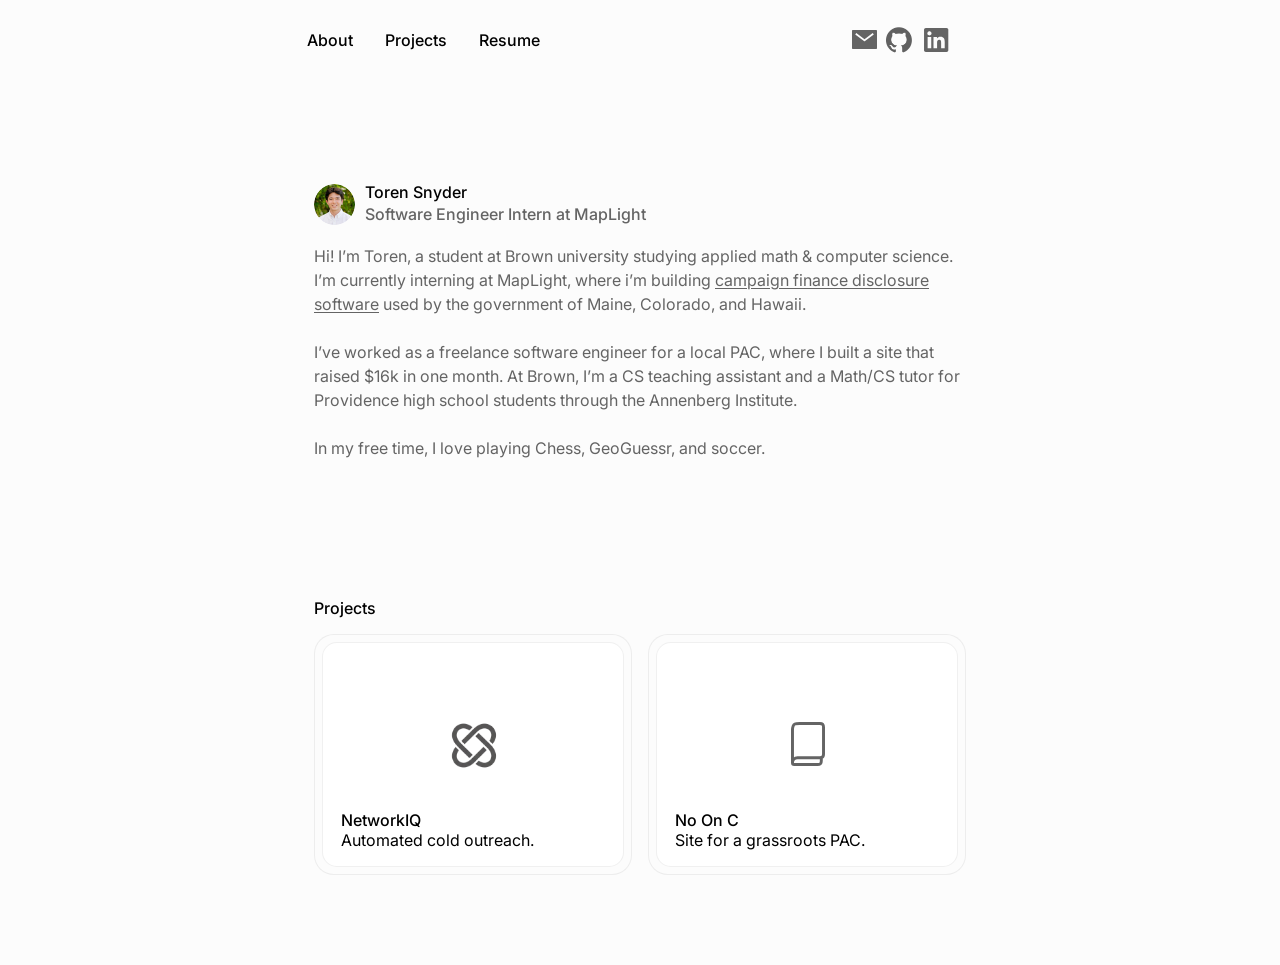
==== index.html @ 374108a8 "Initial commit" ====
<!doctype html>
<html lang="en">
  <head>
    <meta charset="UTF-8" />
    <meta name="viewport" content="width=device-width, initial-scale=1.0" />
    <meta name="description" content="Toren Snyder — software engineer." />
    <title>Toren Snyder</title>
    <link rel="icon" type="image/svg+xml" href="assets/networkiq-favicon.svg" />
    <link rel="preconnect" href="https://fonts.googleapis.com" />
    <link rel="preconnect" href="https://fonts.gstatic.com" crossorigin />
    <link href="https://fonts.googleapis.com/css2?family=Inter:wght@400;500&display=swap" rel="stylesheet" />
    <link rel="stylesheet" href="styles.css" />
  </head>
  <body>
    <main class="page">
      <nav class="nav" aria-label="Primary navigation">
        <div class="nav-links">
          <a href="#about">About</a>
          <a href="projects/">Projects</a>
          <a href="mailto:toren_snyder@brown.edu?subject=Resume%20request">Resume</a>
        </div>
        <div class="social-links" aria-label="Contact links">
          <a class="email-link" href="mailto:toren_snyder@brown.edu" aria-label="Email Toren">
            <img src="assets/mail.svg" alt="" />
          </a>
          <a class="github-link" href="https://github.com/toren180" target="_blank" rel="noreferrer" aria-label="Toren on GitHub">
            <img src="assets/github-mask.png" alt="" />
          </a>
          <a class="linkedin-link" href="https://www.linkedin.com/in/torensnyder/" target="_blank" rel="noreferrer" aria-label="Toren on LinkedIn">
            <img src="assets/linkedin.svg" alt="" />
          </a>
        </div>
      </nav>

      <section class="hero" id="about" aria-labelledby="name">
        <div class="identity">
          <img class="profile" src="assets/profile.png" alt="Toren Snyder" />
          <p id="name"><span>Toren Snyder</span><span class="muted">Software Engineer Intern at MapLight</span></p>
        </div>
        <div class="intro">
          <p>Hi! I’m Toren, a student at Brown university studying applied math &amp; computer science. I’m currently interning at MapLight, where i’m building <a href="https://www.mainecampaignfinancedisclosure.com/public" target="_blank" rel="noreferrer">campaign finance disclosure software</a> used by the government of Maine, Colorado, and Hawaii.</p>
          <p>I’ve worked as a freelance software engineer for a local PAC, where I built a site that raised $16k in one month. At Brown, I’m a CS teaching assistant and a Math/CS tutor for Providence high school students through the Annenberg Institute.</p>
          <p>In my free time, I love playing Chess, GeoGuessr, and soccer.</p>
        </div>
      </section>

      <section class="home-projects" aria-labelledby="projects-title">
        <h2 id="projects-title">Projects</h2>
        <div class="home-project-grid">
          <a class="home-project-card" href="projects.html" aria-label="View NetworkIQ projects">
            <span class="home-project-inner"></span>
            <span class="home-card-art home-networkiq-art">
              <span class="home-networkiq-flip"><span class="home-networkiq-viewport"><img src="assets/networkiq.png" alt="" /></span></span>
            </span>
            <span class="home-project-copy"><strong>NetworkIQ</strong><span>Automated cold outreach.</span></span>
          </a>
          <a class="home-project-card" href="projects.html" aria-label="View No On C projects">
            <span class="home-project-inner"></span>
            <span class="home-card-art home-book-art"><img class="home-book" src="assets/book.svg" alt="" /></span>
            <span class="home-project-copy"><strong>No On C</strong><span>Site for a grassroots PAC.</span></span>
          </a>
        </div>
      </section>
    </main>
  </body>
</html>
---- styles.css ----
:root {
  color: #000;
  background: #fcfcfc;
  font-family: Inter, Arial, sans-serif;
  font-weight: 400;
}

* { box-sizing: border-box; }
html { scroll-behavior: smooth; }
body { margin: 0; background: #fcfcfc; }
a { color: inherit; }

.page {
  width: min(682px, calc(100% - 48px));
  margin: 0 auto;
  padding: 24px 0 80px;
}

.nav { display: flex; width: 666px; max-width: 100%; margin: 0 auto; align-items: center; justify-content: space-between; }
.nav-links { display: flex; width: 248px; gap: 32px; font-size: 16px; font-weight: 500; }
.nav a { text-decoration: none; }
.nav a:hover, .intro a:hover { opacity: .63; }
.social-links { display: flex; align-items: center; justify-content: center; width: 144px; height: 31px; gap: 4.481px; }
.social-links a { position: relative; display: grid; flex: 0 0 32px; width: 32px; height: 32px; place-items: center; }
.social-links .email-link { flex-basis: 28.331px; width: 28.331px; height: 28.331px; }
.email-link img { display: block; width: 24.79px; height: 19.89px; }
.github-link img { display: block; width: 26px; height: 26px; opacity: .61; object-fit: contain; }
.linkedin-link img { display: block; width: 32px; height: 32px; }

.hero { width: 652px; max-width: 100%; margin: 129px auto 0; }
.identity { display: flex; align-items: flex-start; height: 44px; }
.profile { width: 41px; height: 41px; border-radius: 50%; object-fit: cover; flex: 0 0 auto; }
.identity p { display: flex; flex-direction: column; justify-content: center; gap: 2px; height: 38px; margin: 0; padding-left: 10px; font-size: 16px; font-weight: 500; line-height: 20px; }
.muted, .intro, .project-copy span { color: #646464; }
.intro { margin-top: 16px; max-width: 647px; font-size: 16px; line-height: 24px; }
.intro p { margin: 0 0 24px; }
.intro p:last-child { margin-bottom: 0; }
.intro a { text-underline-offset: 2px; }

.projects { width: 100%; margin-top: 87px; }
.sr-only { position: absolute; width: 1px; height: 1px; overflow: hidden; clip: rect(0, 0, 0, 0); white-space: nowrap; }
.featured-project + .featured-project { margin-top: 87px; }
.featured-card { display: flex; height: 466px; padding: 12px 11px 8px 12px; flex-direction: column; border: 1px solid rgba(1, 1, 1, .06); border-radius: 20px; background: #fff; box-shadow: 0 4px 2px rgba(0, 0, 0, .25); text-decoration: none; transition: transform 160ms ease, box-shadow 160ms ease; }
.featured-card:hover { transform: translateY(-2px); box-shadow: 0 7px 13px rgba(0, 0, 0, .16); }
.featured-header { display: flex; width: 100%; height: 16px; align-items: flex-start; justify-content: space-between; color: #646464; font-size: 12px; line-height: 16px; }
.featured-header strong { font-weight: 500; }
.featured-header img { width: 9.429px; height: 9.02px; margin: 3px 4px 0 0; transform: rotate(-45deg); }
.featured-image { display: block; width: 658px; max-width: 100%; height: 413.014px; margin-top: 15px; border-radius: 14px; object-fit: cover; object-position: bottom; }
.featured-description { width: 662px; max-width: 100%; min-height: 50px; margin: 31px 0 0; color: #646464; font-size: 16px; line-height: 24px; }
.featured-description a { text-underline-offset: 2px; }
.additional-projects { display: flex; margin-top: 87px; flex-direction: column; gap: 20px; }
.additional-projects h3 { margin: 0; color: #000; font-size: 16px; font-weight: 500; line-height: 24px; }
.additional-project { display: flex; align-items: center; gap: 8px; color: #646464; text-decoration: none; }
.additional-project:hover { opacity: .63; }
.additional-project > img { width: 44px; height: 44px; object-fit: contain; opacity: .61; }
.additional-project > span { display: flex; min-height: 49px; flex-direction: column; justify-content: center; font-size: 16px; line-height: 20px; }
.additional-project strong { font-weight: 500; }
.additional-projects h2 { margin: 0; color: #000; font-size: 16px; font-weight: 500; line-height: 24px; }

.home-projects { width: 652px; max-width: 100%; margin: 129px auto 0; padding: 10px 0; }
.home-projects h2 { margin: 0 0 16px; font-size: 16px; font-weight: 500; line-height: 19px; }
.home-project-grid { display: grid; grid-template-columns: repeat(2, minmax(0, 1fr)); gap: 16px; }
.home-project-card { display: block; position: relative; height: 241px; border: 1px solid rgba(1, 1, 1, .06); border-radius: 20px; background: #fcfcfc; text-decoration: none; transition: transform 160ms ease, box-shadow 160ms ease; }
.home-project-card:hover { transform: translateY(-2px); box-shadow: 0 9px 21px rgba(0, 0, 0, .05); }
.home-project-inner { position: absolute; top: 7px; right: 7px; bottom: 7px; left: 7px; border: 1px solid rgba(1, 1, 1, .06); border-radius: 15px; background: #fff; }
.home-card-art { position: absolute; display: flex; width: 54px; height: 54px; align-items: center; justify-content: center; }
.home-book-art { top: 82px; left: 132px; }
.home-book { width: 34.5px; height: 43.5px; }
.home-networkiq-art { top: 85px; left: 132px; height: 53px; }
.home-networkiq-flip { display: block; width: 54px; height: 53px; transform: rotate(180deg) scaleY(-1); }
.home-networkiq-viewport { position: relative; display: block; width: 54px; height: 53px; overflow: hidden; }
.home-networkiq-viewport img { position: absolute; top: -129.87%; left: -171.2%; width: 304.28%; height: 351.85%; max-width: none; }
.home-project-copy { position: absolute; top: 175px; left: 26px; display: flex; width: 265px; flex-direction: column; font-size: 16px; line-height: 20px; }
.home-project-copy strong { font-weight: 500; }

@media (max-width: 520px) {
  .page { width: min(100% - 32px, 682px); padding-top: 18px; }
  .nav { align-items: flex-start; gap: 20px; }
  .nav-links { gap: 16px; flex-wrap: wrap; }
  .hero, .projects { margin-top: 72px; }
  .featured-project + .featured-project, .additional-projects { margin-top: 64px; }
  .featured-card { height: auto; min-height: 300px; padding: 10px; }
  .featured-image { height: auto; min-height: 0; margin-top: 12px; aspect-ratio: 658 / 413; }
  .featured-description { margin-top: 20px; }
  .home-projects { margin-top: 72px; }
  .home-project-grid { grid-template-columns: 1fr; }
}
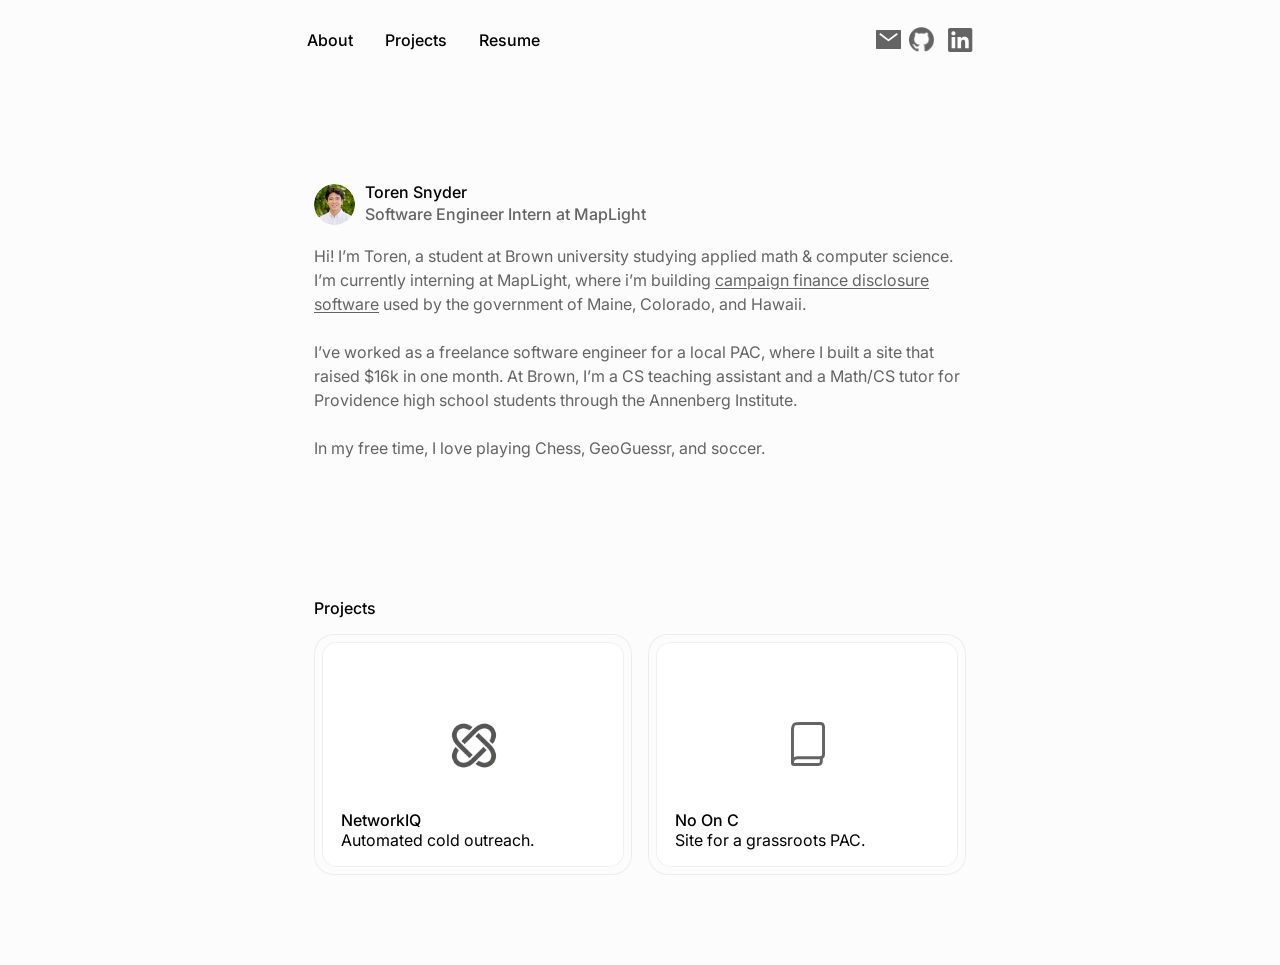
==== commit ce9a47ac: "Fix blurry github logo in nav, adjust nav logo spacing, and project card text spacing." ====
--- a/index.html
+++ b/index.html
@@ -17,15 +17,13 @@
         <div class="nav-links">
           <a href="#about">About</a>
           <a href="projects/">Projects</a>
-          <a href="mailto:toren_snyder@brown.edu?subject=Resume%20request">Resume</a>
+          <a href="assets/Toren-Snyder-Resume.pdf">Resume</a>
         </div>
         <div class="social-links" aria-label="Contact links">
           <a class="email-link" href="mailto:toren_snyder@brown.edu" aria-label="Email Toren">
             <img src="assets/mail.svg" alt="" />
           </a>
-          <a class="github-link" href="https://github.com/toren180" target="_blank" rel="noreferrer" aria-label="Toren on GitHub">
-            <img src="assets/github-mask.png" alt="" />
-          </a>
+          <a class="github-link" href="https://github.com/toren180" target="_blank" rel="noreferrer" aria-label="Toren on GitHub"><span class="github-mark" aria-hidden="true"></span></a>
           <a class="linkedin-link" href="https://www.linkedin.com/in/torensnyder/" target="_blank" rel="noreferrer" aria-label="Toren on LinkedIn">
             <img src="assets/linkedin.svg" alt="" />
           </a>
@@ -47,14 +45,14 @@
       <section class="home-projects" aria-labelledby="projects-title">
         <h2 id="projects-title">Projects</h2>
         <div class="home-project-grid">
-          <a class="home-project-card" href="projects.html" aria-label="View NetworkIQ projects">
+          <a class="home-project-card" href="https://networkiqmvp.vercel.app/" aria-label="View NetworkIQ projects">
             <span class="home-project-inner"></span>
             <span class="home-card-art home-networkiq-art">
               <span class="home-networkiq-flip"><span class="home-networkiq-viewport"><img src="assets/networkiq.png" alt="" /></span></span>
             </span>
             <span class="home-project-copy"><strong>NetworkIQ</strong><span>Automated cold outreach.</span></span>
           </a>
-          <a class="home-project-card" href="projects.html" aria-label="View No On C projects">
+          <a class="home-project-card" href="nomoreforevertax.org" aria-label="View No On C projects">
             <span class="home-project-inner"></span>
             <span class="home-card-art home-book-art"><img class="home-book" src="assets/book.svg" alt="" /></span>
             <span class="home-project-copy"><strong>No On C</strong><span>Site for a grassroots PAC.</span></span>
--- a/styles.css
+++ b/styles.css
@@ -20,11 +20,11 @@
 .nav-links { display: flex; width: 248px; gap: 32px; font-size: 16px; font-weight: 500; }
 .nav a { text-decoration: none; }
 .nav a:hover, .intro a:hover { opacity: .63; }
-.social-links { display: flex; align-items: center; justify-content: center; width: 144px; height: 31px; gap: 4.481px; }
+.social-links { display: flex; align-items: center; justify-content: center; width: 96px; height: 31px; gap: 4.481px; }
 .social-links a { position: relative; display: grid; flex: 0 0 32px; width: 32px; height: 32px; place-items: center; }
 .social-links .email-link { flex-basis: 28.331px; width: 28.331px; height: 28.331px; }
 .email-link img { display: block; width: 24.79px; height: 19.89px; }
-.github-link img { display: block; width: 26px; height: 26px; opacity: .61; object-fit: contain; }
+.github-mark { display: block; width: 28px; height: 26px; background: #646464; -webkit-mask-image: url("assets/github-mask.png"); -webkit-mask-position: .279px .5px; -webkit-mask-repeat: no-repeat; -webkit-mask-size: 25.39px 25.39px; mask-image: url("assets/github-mask.png"); mask-position: .279px .5px; mask-repeat: no-repeat; mask-size: 25.39px 25.39px; }
 .linkedin-link img { display: block; width: 32px; height: 32px; }
 
 .hero { width: 652px; max-width: 100%; margin: 129px auto 0; }
@@ -42,7 +42,7 @@
 .featured-project + .featured-project { margin-top: 87px; }
 .featured-card { display: flex; height: 466px; padding: 12px 11px 8px 12px; flex-direction: column; border: 1px solid rgba(1, 1, 1, .06); border-radius: 20px; background: #fff; box-shadow: 0 4px 2px rgba(0, 0, 0, .25); text-decoration: none; transition: transform 160ms ease, box-shadow 160ms ease; }
 .featured-card:hover { transform: translateY(-2px); box-shadow: 0 7px 13px rgba(0, 0, 0, .16); }
-.featured-header { display: flex; width: 100%; height: 16px; align-items: flex-start; justify-content: space-between; color: #646464; font-size: 12px; line-height: 16px; }
+.featured-header { display: flex; width: 651px; max-width: 100%; height: 16px; align-items: flex-start; justify-content: space-between; color: #646464; font-size: 12px; line-height: 24px; }
 .featured-header strong { font-weight: 500; }
 .featured-header img { width: 9.429px; height: 9.02px; margin: 3px 4px 0 0; transform: rotate(-45deg); }
 .featured-image { display: block; width: 658px; max-width: 100%; height: 413.014px; margin-top: 15px; border-radius: 14px; object-fit: cover; object-position: bottom; }
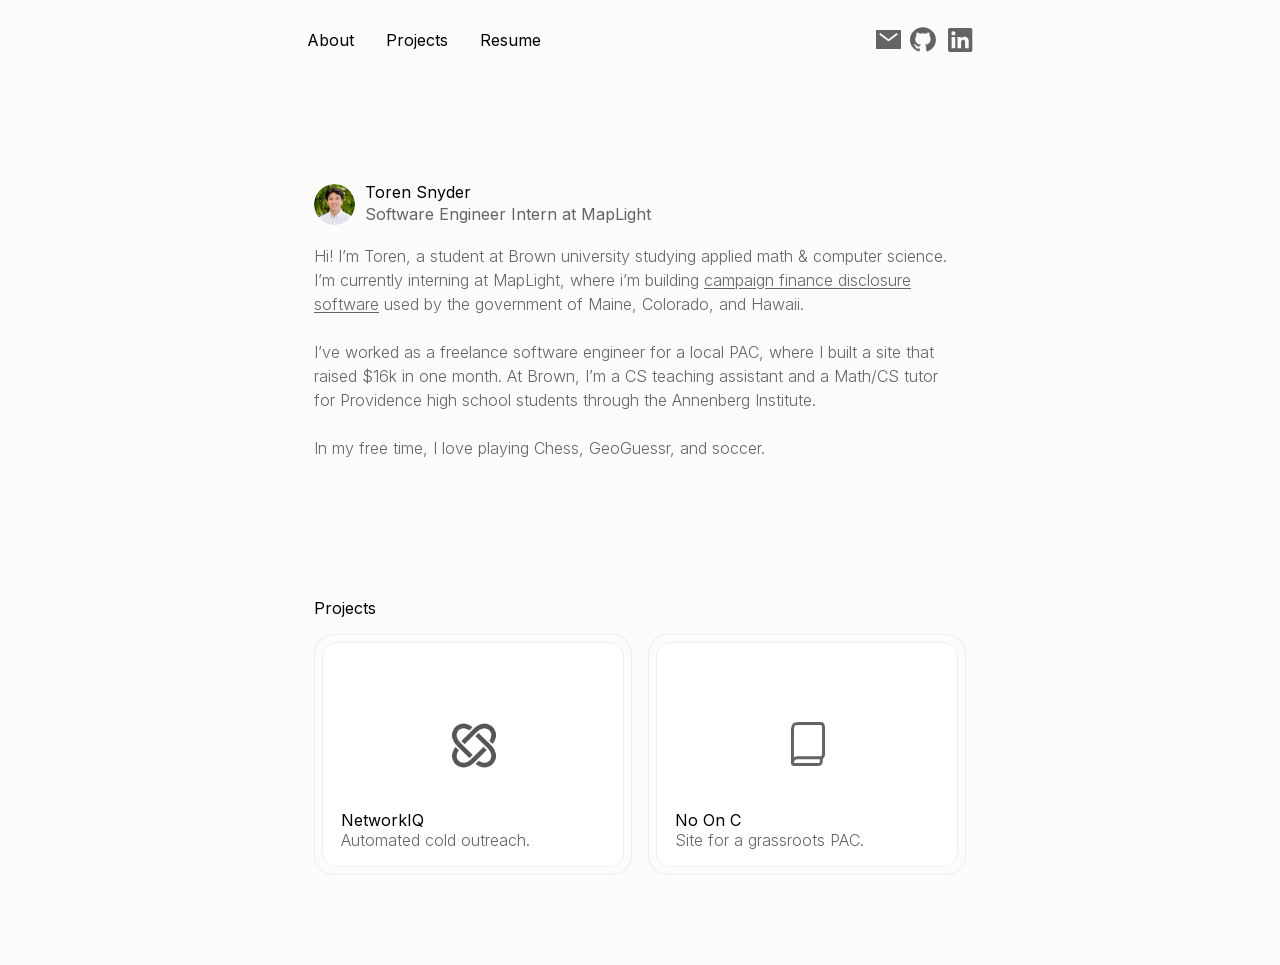
==== commit dd94c466: "Match Figma styles and fix site navigation" ====
--- a/index.html
+++ b/index.html
@@ -23,7 +23,7 @@
           <a class="email-link" href="mailto:toren_snyder@brown.edu" aria-label="Email Toren">
             <img src="assets/mail.svg" alt="" />
           </a>
-          <a class="github-link" href="https://github.com/toren180" target="_blank" rel="noreferrer" aria-label="Toren on GitHub"><span class="github-mark" aria-hidden="true"></span></a>
+          <a class="github-link" href="https://github.com/toren180" target="_blank" rel="noreferrer" aria-label="Toren on GitHub"><img src="assets/github-nav.png" alt="" /></a>
           <a class="linkedin-link" href="https://www.linkedin.com/in/torensnyder/" target="_blank" rel="noreferrer" aria-label="Toren on LinkedIn">
             <img src="assets/linkedin.svg" alt="" />
           </a>
--- a/styles.css
+++ b/styles.css
@@ -1,8 +1,11 @@
+@font-face { font-family: "Inter"; font-style: normal; font-weight: 100 900; font-display: swap; src: url("assets/Inter-Variable.woff2") format("woff2"); }
+
 :root {
   color: #000;
   background: #fcfcfc;
   font-family: Inter, Arial, sans-serif;
-  font-weight: 400;
+  font-weight: 300;
+  font-synthesis: none;
 }
 
 * { box-sizing: border-box; }
@@ -17,20 +20,21 @@
 }
 
 .nav { display: flex; width: 666px; max-width: 100%; margin: 0 auto; align-items: center; justify-content: space-between; }
-.nav-links { display: flex; width: 248px; gap: 32px; font-size: 16px; font-weight: 500; }
+.nav-links { display: flex; width: 248px; gap: 32px; font-size: 16px; font-weight: 400; }
 .nav a { text-decoration: none; }
 .nav a:hover, .intro a:hover { opacity: .63; }
 .social-links { display: flex; align-items: center; justify-content: center; width: 96px; height: 31px; gap: 4.481px; }
 .social-links a { position: relative; display: grid; flex: 0 0 32px; width: 32px; height: 32px; place-items: center; }
 .social-links .email-link { flex-basis: 28.331px; width: 28.331px; height: 28.331px; }
 .email-link img { display: block; width: 24.79px; height: 19.89px; }
-.github-mark { display: block; width: 28px; height: 26px; background: #646464; -webkit-mask-image: url("assets/github-mask.png"); -webkit-mask-position: .279px .5px; -webkit-mask-repeat: no-repeat; -webkit-mask-size: 25.39px 25.39px; mask-image: url("assets/github-mask.png"); mask-position: .279px .5px; mask-repeat: no-repeat; mask-size: 25.39px 25.39px; }
+.github-link img { display: block; width: 25.39px; height: 25.39px; opacity: .61; object-fit: contain; }
 .linkedin-link img { display: block; width: 32px; height: 32px; }
 
 .hero { width: 652px; max-width: 100%; margin: 129px auto 0; }
 .identity { display: flex; align-items: flex-start; height: 44px; }
 .profile { width: 41px; height: 41px; border-radius: 50%; object-fit: cover; flex: 0 0 auto; }
-.identity p { display: flex; flex-direction: column; justify-content: center; gap: 2px; height: 38px; margin: 0; padding-left: 10px; font-size: 16px; font-weight: 500; line-height: 20px; }
+.identity p { display: flex; flex-direction: column; justify-content: center; gap: 2px; height: 38px; margin: 0; padding-left: 10px; font-size: 16px; font-weight: 400; line-height: 20px; }
+.identity p strong { font-weight: 500; }
 .muted, .intro, .project-copy span { color: #646464; }
 .intro { margin-top: 16px; max-width: 647px; font-size: 16px; line-height: 24px; }
 .intro p { margin: 0 0 24px; }
@@ -43,22 +47,22 @@
 .featured-card { display: flex; height: 466px; padding: 12px 11px 8px 12px; flex-direction: column; border: 1px solid rgba(1, 1, 1, .06); border-radius: 20px; background: #fff; box-shadow: 0 4px 2px rgba(0, 0, 0, .25); text-decoration: none; transition: transform 160ms ease, box-shadow 160ms ease; }
 .featured-card:hover { transform: translateY(-2px); box-shadow: 0 7px 13px rgba(0, 0, 0, .16); }
 .featured-header { display: flex; width: 651px; max-width: 100%; height: 16px; align-items: flex-start; justify-content: space-between; color: #646464; font-size: 12px; line-height: 24px; }
-.featured-header strong { font-weight: 500; }
+.featured-header strong { font-weight: 400; }
 .featured-header img { width: 9.429px; height: 9.02px; margin: 3px 4px 0 0; transform: rotate(-45deg); }
 .featured-image { display: block; width: 658px; max-width: 100%; height: 413.014px; margin-top: 15px; border-radius: 14px; object-fit: cover; object-position: bottom; }
 .featured-description { width: 662px; max-width: 100%; min-height: 50px; margin: 31px 0 0; color: #646464; font-size: 16px; line-height: 24px; }
 .featured-description a { text-underline-offset: 2px; }
 .additional-projects { display: flex; margin-top: 87px; flex-direction: column; gap: 20px; }
-.additional-projects h3 { margin: 0; color: #000; font-size: 16px; font-weight: 500; line-height: 24px; }
+.additional-projects h3 { margin: 0; color: #000; font-size: 16px; font-weight: 400; line-height: 24px; }
 .additional-project { display: flex; align-items: center; gap: 8px; color: #646464; text-decoration: none; }
 .additional-project:hover { opacity: .63; }
 .additional-project > img { width: 44px; height: 44px; object-fit: contain; opacity: .61; }
 .additional-project > span { display: flex; min-height: 49px; flex-direction: column; justify-content: center; font-size: 16px; line-height: 20px; }
-.additional-project strong { font-weight: 500; }
-.additional-projects h2 { margin: 0; color: #000; font-size: 16px; font-weight: 500; line-height: 24px; }
+.additional-project strong { font-weight: 400; }
+.additional-projects h2 { margin: 0; color: #000; font-size: 16px; font-weight: 400; line-height: 24px; }
 
 .home-projects { width: 652px; max-width: 100%; margin: 129px auto 0; padding: 10px 0; }
-.home-projects h2 { margin: 0 0 16px; font-size: 16px; font-weight: 500; line-height: 19px; }
+.home-projects h2 { margin: 0 0 16px; font-size: 16px; font-weight: 400; line-height: 19px; }
 .home-project-grid { display: grid; grid-template-columns: repeat(2, minmax(0, 1fr)); gap: 16px; }
 .home-project-card { display: block; position: relative; height: 241px; border: 1px solid rgba(1, 1, 1, .06); border-radius: 20px; background: #fcfcfc; text-decoration: none; transition: transform 160ms ease, box-shadow 160ms ease; }
 .home-project-card:hover { transform: translateY(-2px); box-shadow: 0 9px 21px rgba(0, 0, 0, .05); }
@@ -71,7 +75,8 @@
 .home-networkiq-viewport { position: relative; display: block; width: 54px; height: 53px; overflow: hidden; }
 .home-networkiq-viewport img { position: absolute; top: -129.87%; left: -171.2%; width: 304.28%; height: 351.85%; max-width: none; }
 .home-project-copy { position: absolute; top: 175px; left: 26px; display: flex; width: 265px; flex-direction: column; font-size: 16px; line-height: 20px; }
-.home-project-copy strong { font-weight: 500; }
+.home-project-copy strong { font-weight: 400; }
+.home-project-copy > span { color: #646464; }
 
 @media (max-width: 520px) {
   .page { width: min(100% - 32px, 682px); padding-top: 18px; }
